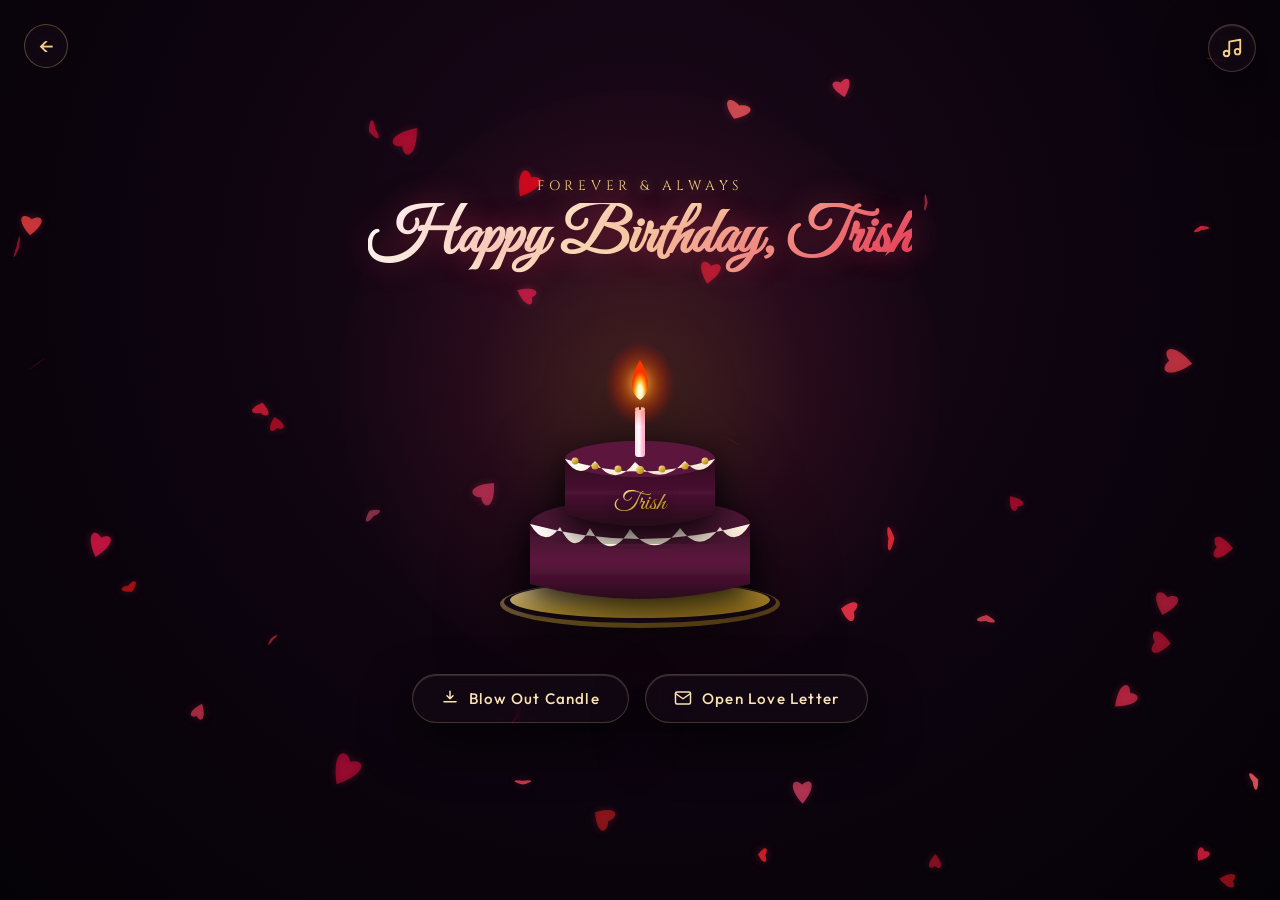
==== cake.html @ 58f98a6b "Create cake.html" ====
<!DOCTYPE html>
<html lang="en">
<head>
  <meta charset="UTF-8">
  <meta name="viewport" content="width=device-width, initial-scale=1.0">
  <title>Happy Birthday, Trish ✨</title>
  <link rel="preconnect" href="https://fonts.googleapis.com">
  <link rel="preconnect" href="https://fonts.gstatic.com" crossorigin>
  <link href="https://fonts.googleapis.com/css2?family=Cinzel:wght@400;600;700&family=Great+Vibes&family=Outfit:wght@300;400;500;600&family=Playfair+Display:ital,wght@0,400;0,600;1,400&display=swap" rel="stylesheet">
  <style>
    :root {
      --bg-dark: #07040a;
      --bg-gradient: radial-gradient(circle at 50% 30%, #1e091b 0%, #0d040f 50%, #050207 100%);
      --accent-gold: #f3d085;
      --accent-gold-glow: rgba(243, 208, 133, 0.4);
      --accent-rose: #e63956;
      --accent-rose-glow: rgba(230, 57, 86, 0.35);
      --text-gold: #fae3b3;
      --glass-bg: rgba(20, 10, 22, 0.65);
      --glass-border: rgba(243, 208, 133, 0.22);
      --glass-shadow: 0 20px 50px rgba(0, 0, 0, 0.7), inset 0 1px 1px rgba(255, 255, 255, 0.15);
    }
    * { box-sizing: border-box; margin: 0; padding: 0; -webkit-tap-highlight-color: transparent; }
    html, body {
      width: 100%; min-height: 100vh; overflow-x: hidden;
      background-color: var(--bg-dark);
      font-family: 'Outfit', sans-serif; color: #ffffff;
    }
    .viewport {
      position: relative; width: 100vw; min-height: 100vh;
      background: var(--bg-gradient); overflow: hidden;
      display: flex; flex-direction: column; align-items: center; justify-content: center; padding: 20px;
    }
    canvas#petals-canvas, canvas#smoke-canvas, canvas#fx-canvas {
      position: absolute; top: 0; left: 0; width: 100%; height: 100%; pointer-events: none;
    }
    canvas#petals-canvas { z-index: 2; }
    canvas#smoke-canvas { z-index: 4; }
    canvas#fx-canvas { z-index: 10; }
    .candle-ambient-glow {
      position: absolute; top: 50%; left: 50%; transform: translate(-50%, -60%);
      width: 600px; height: 600px; border-radius: 50%;
      background: radial-gradient(circle, rgba(255, 160, 60, 0.18) 0%, rgba(230, 57, 86, 0.08) 40%, rgba(0, 0, 0, 0) 75%);
      pointer-events: none; z-index: 1;
      transition: opacity 1.2s ease, transform 1.2s ease;
      animation: ambientFlicker 3s infinite ease-in-out alternate;
    }
    .candle-ambient-glow.extinguished { opacity: 0.15; transform: translate(-50%, -60%) scale(0.8); }
    @keyframes ambientFlicker {
      0% { opacity: 0.16; transform: translate(-50%, -60%) scale(0.98); }
      50% { opacity: 0.22; transform: translate(-50%, -60%) scale(1.03); }
      100% { opacity: 0.18; transform: translate(-50%, -59%) scale(1); }
    }
    .header-container {
      position: relative; text-align: center; z-index: 5; margin-bottom: 20px;
      opacity: 0; transform: translateY(-20px);
      animation: fadeInDown 1.5s 0.3s cubic-bezier(0.16, 1, 0.3, 1) forwards;
    }
    .subtitle {
      font-family: 'Cinzel', serif; font-size: 0.85rem; letter-spacing: 0.35em;
      text-transform: uppercase; color: var(--accent-gold);
      text-shadow: 0 0 12px var(--accent-gold-glow); margin-bottom: 8px;
    }
    .main-title {
      font-family: 'Great Vibes', cursive; font-size: 4rem;
      background: linear-gradient(135deg, #fff 0%, #fae3b3 50%, #e63956 100%);
      -webkit-background-clip: text; -webkit-text-fill-color: transparent;
      background-clip: text; text-shadow: 0 0 30px rgba(230, 57, 86, 0.4); line-height: 1.1;
    }
    .scene-container { position: relative; z-index: 3; display: flex; flex-direction: column; align-items: center; justify-content: center; margin: 10px 0; }
    .cake-wrapper {
      position: relative; width: 320px; height: 340px; cursor: pointer;
      filter: drop-shadow(0 25px 35px rgba(0, 0, 0, 0.7));
      transition: transform 0.4s cubic-bezier(0.175, 0.885, 0.32, 1.275);
    }
    .cake-wrapper:hover { transform: scale(1.03); }
    .cake-svg { width: 100%; height: 100%; overflow: visible; }
    .flame-group { cursor: pointer; transition: opacity 0.6s ease; }
    .flame-core { animation: flameMotion 0.15s infinite alternate ease-in-out; transform-origin: 160px 105px; }
    .flame-glow { animation: flameGlowPulse 0.8s infinite alternate ease-in-out; transform-origin: 160px 105px; }
    @keyframes flameMotion {
      0% { transform: scale(1) rotate(-1deg) skewX(-1deg); }
      100% { transform: scale(1.08, 0.95) rotate(1.5deg) skewX(1deg); }
    }
    @keyframes flameGlowPulse {
      0% { opacity: 0.75; transform: scale(0.96); }
      100% { opacity: 1; transform: scale(1.1); }
    }
    .flame-group.extinguished .flame-core, .flame-group.extinguished .flame-glow { display: none; }
    .action-bar {
      position: relative; display: flex; gap: 16px; z-index: 6; margin-top: 20px;
      flex-wrap: wrap; justify-content: center;
      opacity: 0; transform: translateY(20px);
      animation: fadeInUp 1.5s 0.8s cubic-bezier(0.16, 1, 0.3, 1) forwards;
    }
    .btn-romantic {
      position: relative; background: var(--glass-bg);
      border: 1px solid var(--glass-border);
      backdrop-filter: blur(16px); -webkit-backdrop-filter: blur(16px);
      color: var(--text-gold); font-family: 'Outfit', sans-serif;
      font-size: 0.95rem; font-weight: 500; letter-spacing: 0.08em;
      padding: 14px 28px; border-radius: 50px; cursor: pointer;
      display: flex; align-items: center; gap: 10px;
      box-shadow: var(--glass-shadow);
      transition: all 0.35s cubic-bezier(0.16, 1, 0.3, 1); overflow: hidden;
    }
    .btn-romantic::before {
      content: ''; position: absolute; top: 0; left: -100%;
      width: 100%; height: 100%;
      background: linear-gradient(90deg, transparent, rgba(255, 255, 255, 0.15), transparent);
      transition: left 0.75s ease;
    }
    .btn-romantic:hover::before { left: 100%; }
    .btn-romantic:hover {
      background: rgba(40, 18, 42, 0.8);
      border-color: rgba(243, 208, 133, 0.5);
      color: #ffffff; transform: translateY(-3px);
      box-shadow: 0 12px 30px rgba(230, 57, 86, 0.35), inset 0 1px 1px rgba(255, 255, 255, 0.3);
    }
    .btn-romantic:active { transform: translateY(0); }
    .btn-romantic svg { width: 18px; height: 18px; fill: none; stroke: currentColor; stroke-width: 2; stroke-linecap: round; stroke-linejoin: round; }
    .photo-reveal {
      position: fixed; top: 0; left: 0; width: 100vw; height: 100vh;
      background: rgba(5, 2, 8, 0.92);
      backdrop-filter: blur(20px); -webkit-backdrop-filter: blur(20px);
      z-index: 18; display: flex; align-items: center; justify-content: center;
      opacity: 0; pointer-events: none; transition: opacity 1s ease; padding: 20px;
    }
    .photo-reveal.active { opacity: 1; pointer-events: auto; }
    .photo-frame {
      position: relative; max-width: 500px; width: 100%;
      background: linear-gradient(145deg, #1b0f1d 0%, #120914 100%);
      border: 1px solid rgba(243, 208, 133, 0.35);
      border-radius: 20px; padding: 16px;
      box-shadow: 0 30px 80px rgba(0, 0, 0, 0.9), 0 0 60px rgba(230, 57, 86, 0.3);
      transform: translateY(30px) scale(0.95);
      transition: transform 0.6s cubic-bezier(0.16, 1, 0.3, 1);
    }
    .photo-reveal.active .photo-frame { transform: translateY(0) scale(1); }
    .photo-frame img { width: 100%; height: auto; border-radius: 12px; display: block; }
    .photo-caption {
      font-family: 'Playfair Display', serif; font-style: italic;
      font-size: 1.1rem; color: var(--text-gold); text-align: center;
      padding: 16px 8px 8px 8px; line-height: 1.5;
    }
    .photo-close {
      position: absolute; top: -12px; right: -12px;
      width: 36px; height: 36px;
      background: var(--accent-rose); border: 2px solid white;
      border-radius: 50%; color: white; font-size: 18px; cursor: pointer;
      display: flex; align-items: center; justify-content: center;
      box-shadow: 0 4px 12px rgba(230, 57, 86, 0.5); transition: transform 0.2s;
    }
    .photo-close:hover { transform: scale(1.1) rotate(90deg); }
    .wish-message {
      position: fixed; top: 50%; left: 50%;
      transform: translate(-50%, -50%) scale(0.9);
      width: 90%; max-width: 520px;
      background: var(--glass-bg);
      border: 1px solid var(--glass-border);
      backdrop-filter: blur(20px); -webkit-backdrop-filter: blur(20px);
      padding: 30px 40px; border-radius: 20px; text-align: center;
      box-shadow: var(--glass-shadow); z-index: 12;
      opacity: 0; pointer-events: none;
      transition: all 0.8s cubic-bezier(0.16, 1, 0.3, 1);
    }
    .wish-message.visible { opacity: 1; pointer-events: auto; transform: translate(-50%, -50%) scale(1); }
    .wish-title { font-family: 'Playfair Display', serif; font-size: 1.8rem; color: var(--accent-gold); margin-bottom: 12px; }
    .wish-body { font-family: 'Outfit', sans-serif; font-size: 1.05rem; line-height: 1.6; color: rgba(255, 255, 255, 0.9); margin-bottom: 20px; }
    .letter-modal-overlay {
      position: fixed; top: 0; left: 0; width: 100vw; height: 100vh;
      background: rgba(5, 2, 8, 0.85);
      backdrop-filter: blur(12px); -webkit-backdrop-filter: blur(12px);
      z-index: 20; display: flex; align-items: center; justify-content: center;
      opacity: 0; pointer-events: none; transition: opacity 0.5s ease; padding: 20px;
    }
    .letter-modal-overlay.active { opacity: 1; pointer-events: auto; }
    .letter-card {
      position: relative; width: 100%; max-width: 560px;
      background: linear-gradient(145deg, #1b0f1d 0%, #120914 100%);
      border: 1px solid rgba(243, 208, 133, 0.3);
      border-radius: 24px; padding: 48px 40px 40px 40px;
      box-shadow: 0 30px 80px rgba(0, 0, 0, 0.9), 0 0 40px rgba(230, 57, 86, 0.25);
      transform: translateY(30px) scale(0.95);
      transition: transform 0.5s cubic-bezier(0.16, 1, 0.3, 1);
      text-align: center; max-height: 90vh; overflow-y: auto;
    }
    .letter-modal-overlay.active .letter-card { transform: translateY(0) scale(1); }
    .close-btn {
      position: absolute; top: 20px; right: 24px;
      background: transparent; border: none;
      color: rgba(255, 255, 255, 0.6); font-size: 1.8rem;
      cursor: pointer; transition: color 0.3s; line-height: 1;
    }
    .close-btn:hover { color: var(--accent-gold); }
    .letter-seal {
      width: 64px; height: 64px; margin: 0 auto 20px auto;
      background: radial-gradient(circle, #e63956 0%, #991b32 100%);
      border-radius: 50%; display: flex; align-items: center; justify-content: center;
      box-shadow: 0 8px 20px rgba(230, 57, 86, 0.5), inset 0 2px 4px rgba(255, 255, 255, 0.3);
    }
    .letter-seal svg { width: 32px; height: 32px; fill: var(--accent-gold); }
    .letter-subtitle {
      font-family: 'Cinzel', serif; font-size: 0.8rem; letter-spacing: 0.25em;
      color: var(--accent-gold); margin-bottom: 12px; text-transform: uppercase;
    }
    .letter-heading { font-family: 'Great Vibes', cursive; font-size: 3rem; color: #ffffff; margin-bottom: 24px; }
    .letter-content {
      font-family: 'Playfair Display', serif; font-style: italic;
      font-size: 1.1rem; line-height: 1.8; color: rgba(255, 255, 255, 0.9);
      margin-bottom: 30px; min-height: 140px; text-align: left;
    }
    .letter-signature { font-family: 'Great Vibes', cursive; font-size: 2rem; color: var(--accent-gold); line-height: 1.3; }
    .audio-toggle {
      position: fixed; top: 24px; right: 24px;
      width: 48px; height: 48px; border-radius: 50%;
      background: var(--glass-bg);
      border: 1px solid var(--glass-border);
      backdrop-filter: blur(12px);
      color: var(--accent-gold);
      display: flex; align-items: center; justify-content: center;
      cursor: pointer; z-index: 15; box-shadow: var(--glass-shadow);
      transition: all 0.3s ease;
    }
    .audio-toggle:hover { transform: scale(1.1); border-color: var(--accent-gold); }
    .audio-toggle.playing { box-shadow: 0 0 20px var(--accent-gold-glow); animation: audioPulse 1.5s infinite; }
    @keyframes audioPulse {
      0%, 100% { box-shadow: 0 0 20px var(--accent-gold-glow); }
      50% { box-shadow: 0 0 30px var(--accent-rose-glow); }
    }
    @keyframes fadeInDown { to { opacity: 1; transform: translateY(0); } }
    @keyframes fadeInUp { to { opacity: 1; transform: translateY(0); } }
    @media (max-width: 600px) {
      .main-title { font-size: 2.8rem; }
      .subtitle { font-size: 0.7rem; letter-spacing: 0.25em; }
      .cake-wrapper { width: 260px; height: 280px; }
      .btn-romantic { padding: 12px 20px; font-size: 0.85rem; }
      .letter-card { padding: 32px 24px 28px 24px; }
      .letter-heading { font-size: 2.4rem; }
      .letter-signature { font-size: 1.6rem; }
      .audio-toggle { top: 16px; right: 16px; width: 42px; height: 42px; }
      .photo-frame { padding: 12px; }
      .photo-caption { font-size: 0.95rem; }
      .wish-message { padding: 24px 20px; }
      .wish-title { font-size: 1.5rem; }
    }
    .back-link {
      position: fixed; top: 24px; left: 24px;
      width: 44px; height: 44px;
      background: rgba(20, 10, 22, 0.65);
      border: 1px solid rgba(243, 208, 133, 0.3);
      border-radius: 50%; color: #f3d085; font-size: 22px;
      display: flex; align-items: center; justify-content: center;
      text-decoration: none; z-index: 100;
      backdrop-filter: blur(12px); transition: all 0.3s;
    }
    .back-link:hover { background: rgba(40, 18, 42, 0.8); border-color: rgba(243, 208, 133, 0.6); transform: scale(1.1); }
    @media (max-width: 600px) {
      .back-link { top: 16px; left: 16px; width: 40px; height: 40px; }
    }
  </style>
</head>
<body>
  <a href="index.html" class="back-link" title="Back">←</a>

  <div class="viewport">
    <canvas id="petals-canvas"></canvas>
    <canvas id="smoke-canvas"></canvas>
    <canvas id="fx-canvas"></canvas>
    <div class="candle-ambient-glow" id="ambient-glow"></div>

    <div class="header-container">
      <div class="subtitle">Forever & Always</div>
      <h1 class="main-title">Happy Birthday, Trish</h1>
    </div>

    <div class="scene-container">
      <div class="cake-wrapper" id="cake-container" title="Click to blow out candle">
        <svg class="cake-svg" viewBox="0 0 320 340">
          <defs>
            <linearGradient id="goldGrad" x1="0%" y1="0%" x2="100%" y2="100%">
              <stop offset="0%" stop-color="#ffeabf" /><stop offset="50%" stop-color="#d4af37" /><stop offset="100%" stop-color="#aa7c11" />
            </linearGradient>
            <linearGradient id="cakeTierTop" x1="0%" y1="0%" x2="0%" y2="100%">
              <stop offset="0%" stop-color="#2d0a1e" /><stop offset="50%" stop-color="#4a1232" /><stop offset="100%" stop-color="#240718" />
            </linearGradient>
            <linearGradient id="cakeTierBottom" x1="0%" y1="0%" x2="0%" y2="100%">
              <stop offset="0%" stop-color="#3b0f29" /><stop offset="50%" stop-color="#5c173e" /><stop offset="100%" stop-color="#28081b" />
            </linearGradient>
            <linearGradient id="creamGlaze" x1="0%" y1="0%" x2="100%" y2="100%">
              <stop offset="0%" stop-color="#ffffff" /><stop offset="50%" stop-color="#fff5e6" /><stop offset="100%" stop-color="#ebd8be" />
            </linearGradient>
            <linearGradient id="candleBody" x1="0%" y1="0%" x2="100%" y2="0%">
              <stop offset="0%" stop-color="#ffd5e5" /><stop offset="40%" stop-color="#ffffff" /><stop offset="80%" stop-color="#ffb3cc" />
            </linearGradient>
            <radialGradient id="flameInner" cx="50%" cy="80%" r="50%">
              <stop offset="0%" stop-color="#ffffff" /><stop offset="35%" stop-color="#fff4b3" /><stop offset="70%" stop-color="#ff9900" /><stop offset="100%" stop-color="#ff3300" />
            </radialGradient>
            <radialGradient id="flameOuterGlow" cx="50%" cy="50%" r="50%">
              <stop offset="0%" stop-color="rgba(255, 200, 80, 0.9)" /><stop offset="50%" stop-color="rgba(255, 90, 0, 0.4)" /><stop offset="100%" stop-color="rgba(255, 0, 0, 0)" />
            </radialGradient>
            <filter id="cakeShadow" x="-20%" y="-20%" width="140%" height="140%">
              <feDropShadow dx="0" dy="12" stdDeviation="15" flood-color="#000000" flood-opacity="0.8"/>
            </filter>
          </defs>
          <ellipse cx="160" cy="300" rx="140" ry="24" fill="url(#goldGrad)" opacity="0.4" />
          <ellipse cx="160" cy="298" rx="136" ry="21" fill="#120614" />
          <ellipse cx="160" cy="296" rx="130" ry="18" fill="url(#goldGrad)" opacity="0.8" />
          <g filter="url(#cakeShadow)">
            <path d="M 50 220 Q 160 250 270 220 L 270 280 Q 160 310 50 280 Z" fill="url(#cakeTierBottom)" />
            <ellipse cx="160" cy="220" rx="110" ry="25" fill="#4a1232" />
            <path d="M 50 220 Q 65 245 80 223 Q 95 255 110 224 Q 130 260 150 225 Q 175 258 200 224 Q 220 252 240 223 Q 255 245 270 220 Q 160 250 50 220 Z" fill="url(#creamGlaze)" />
          </g>
          <g filter="url(#cakeShadow)">
            <path d="M 85 155 Q 160 180 235 155 L 235 210 Q 160 235 85 210 Z" fill="url(#cakeTierTop)" />
            <ellipse cx="160" cy="155" rx="75" ry="18" fill="#5c173e" />
            <path d="M 85 155 Q 100 178 115 157 Q 135 185 155 158 Q 180 184 205 157 Q 220 176 235 155 Q 160 180 85 155 Z" fill="url(#creamGlaze)" />
          </g>
          <circle cx="95" cy="157" r="3.5" fill="url(#goldGrad)" />
          <circle cx="115" cy="162" r="3.5" fill="url(#goldGrad)" />
          <circle cx="138" cy="165" r="3.5" fill="url(#goldGrad)" />
          <circle cx="160" cy="166" r="4" fill="url(#goldGrad)" />
          <circle cx="182" cy="165" r="3.5" fill="url(#goldGrad)" />
          <circle cx="205" cy="162" r="3.5" fill="url(#goldGrad)" />
          <circle cx="225" cy="157" r="3.5" fill="url(#goldGrad)" />
          <text x="160" y="205" text-anchor="middle" font-family="Great Vibes, cursive" font-size="26" fill="url(#goldGrad)" style="filter: drop-shadow(0 2px 4px rgba(0,0,0,0.6));">Trish</text>
          <rect x="155" y="105" width="10" height="48" rx="3" fill="url(#candleBody)" />
          <ellipse cx="160" cy="105" rx="5" ry="2" fill="#ffe6ee" />
          <line x1="160" y1="105" x2="160" y2="96" stroke="#222" stroke-width="2" stroke-linecap="round" />
          <g id="flame-element" class="flame-group">
            <ellipse class="flame-glow" cx="160" cy="80" rx="35" ry="42" fill="url(#flameOuterGlow)" />
            <path class="flame-core" d="M 160 96 C 151 90 148 76 160 56 C 172 76 169 90 160 96 Z" fill="url(#flameInner)" />
          </g>
        </svg>
      </div>
    </div>

    <div class="action-bar">
      <button class="btn-romantic" id="btn-blow">
        <svg viewBox="0 0 24 24"><path d="M12 3v10m0 0l-4-4m4 4l4-4M4 17h16" /></svg>
        <span id="blow-btn-text">Blow Out Candle</span>
      </button>
      <button class="btn-romantic" id="btn-letter">
        <svg viewBox="0 0 24 24"><path d="M4 4h16c1.1 0 2 .9 2 2v12c0 1.1-.9 2-2 2H4c-1.1 0-2-.9-2-2V6c0-1.1.9-2 2-2z"/><polyline points="22,6 12,13 2,6"/></svg>
        <span>Open Love Letter</span>
      </button>
    </div>

    <div class="wish-message" id="wish-box">
      <h2 class="wish-title">A Wish Granted ✨</h2>
      <p class="wish-body">May your day be filled with infinite happiness, gentle warmth, and timeless beauty. You make the world brighter every single second.</p>
      <button class="btn-romantic" id="btn-relight" style="margin: 0 auto;">
        <svg viewBox="0 0 24 24"><path d="M12 2v4m0 12v4M4.93 4.93l2.83 2.83m8.48 8.48l2.83 2.83M2 12h4m12 0h4M4.93 19.07l2.83-2.83m8.48-8.48l2.83-2.83"/></svg>
        <span>Light Candle Again</span>
      </button>
    </div>
  </div>

  <div class="photo-reveal" id="photo-reveal">
    <div class="photo-frame">
      <button class="photo-close" id="photo-close">&times;</button>
      <img id="photo-img" src="img/trish.jpg" alt="A special memory">
      <div class="photo-caption" id="photo-caption">Every moment with you is my favorite memory ❤️</div>
    </div>
  </div>

  <div class="letter-modal-overlay" id="letter-modal">
    <div class="letter-card">
      <button class="close-btn" id="close-letter">&times;</button>
      <div class="letter-seal">
        <svg viewBox="0 0 24 24"><path d="M12 21.35l-1.45-1.32C5.4 15.36 2 12.28 2 8.5 2 5.42 4.42 3 7.5 3c1.74 0 3.41.81 4.5 2.09C13.09 3.81 14.76 3 16.5 3 19.58 3 22 5.42 22 8.5c0 3.78-3.4 6.86-8.55 11.54L12 21.35z"/></svg>
      </div>
      <div class="letter-subtitle">A Message From The Heart</div>
      <h2 class="letter-heading">My Dearest Trish,</h2>
      <div class="letter-content" id="typewriter-text"></div>
      <div class="letter-signature">With all my love,<br>[YOUR NAME] ❤️</div>
    </div>
  </div>

  <button class="audio-toggle" id="audio-btn" title="Toggle Ambient Music">
    <svg id="music-icon" width="22" height="22" viewBox="0 0 24 24" fill="none" stroke="currentColor" stroke-width="2" stroke-linecap="round" stroke-linejoin="round">
      <path d="M9 18V5l12-2v13"></path>
      <circle cx="6" cy="18" r="3"></circle>
      <circle cx="18" cy="16" r="3"></circle>
    </svg>
  </button>

  <script>
    const petalsCanvas = document.getElementById('petals-canvas');
    const ctxPetals = petalsCanvas.getContext('2d');
    const smokeCanvas = document.getElementById('smoke-canvas');
    const ctxSmoke = smokeCanvas.getContext('2d');
    const fxCanvas = document.getElementById('fx-canvas');
    const ctxFx = fxCanvas.getContext('2d');

    let width = window.innerWidth;
    let height = window.innerHeight;

    function resizeCanvases() {
      width = window.innerWidth;
      height = window.innerHeight;
      [petalsCanvas, smokeCanvas, fxCanvas].forEach(c => { c.width = width; c.height = height; });
    }
    resizeCanvases();
    window.addEventListener('resize', resizeCanvases);

    class Petal {
      constructor() { this.reset(true); }
      reset(initial = false) {
        this.x = Math.random() * width;
        this.y = initial ? Math.random() * height : -20 - Math.random() * 50;
        this.size = Math.random() * 12 + 10;
        this.speedY = Math.random() * 1.2 + 0.8;
        this.speedX = Math.random() * 1 - 0.5;
        this.rotation = Math.random() * Math.PI * 2;
        this.rotationSpeed = (Math.random() - 0.5) * 0.03;
        this.oscillationSpeed = Math.random() * 0.02 + 0.01;
        this.oscillationAngle = Math.random() * Math.PI * 2;
        this.opacity = Math.random() * 0.4 + 0.5;
        const hue = Math.floor(Math.random() * 15) + 345;
        const sat = Math.floor(Math.random() * 20) + 75;
        const light = Math.floor(Math.random() * 25) + 40;
        this.color = `hsl(${hue}, ${sat}%, ${light}%)`;
      }
      update() {
        this.oscillationAngle += this.oscillationSpeed;
        this.x += this.speedX + Math.sin(this.oscillationAngle) * 0.8;
        this.y += this.speedY;
        this.rotation += this.rotationSpeed;
        if (this.y > height + 30) this.reset();
      }
      draw(ctx) {
        ctx.save();
        ctx.translate(this.x, this.y);
        ctx.rotate(this.rotation);
        ctx.scale(1, Math.cos(this.oscillationAngle * 1.5));
        ctx.globalAlpha = this.opacity;
        ctx.beginPath();
        ctx.moveTo(0, 0);
        ctx.bezierCurveTo(this.size / 2, -this.size / 2, this.size, 0, 0, this.size * 1.2);
        ctx.bezierCurveTo(-this.size, 0, -this.size / 2, -this.size / 2, 0, 0);
        ctx.fillStyle = this.color;
        ctx.shadowBlur = 8;
        ctx.shadowColor = 'rgba(230, 57, 86, 0.4)';
        ctx.fill();
        ctx.restore();
      }
    }
    const petals = Array.from({ length: 45 }, () => new Petal());

    function animatePetals() {
      ctxPetals.clearRect(0, 0, width, height);
      petals.forEach(p => { p.update(); p.draw(ctxPetals); });
      requestAnimationFrame(animatePetals);
    }
    animatePetals();

    let smokeParticles = [];
    class SmokeParticle {
      constructor(x, y) {
        this.x = x + (Math.random() - 0.5) * 4;
        this.y = y;
        this.radius = Math.random() * 4 + 2;
        this.maxRadius = Math.random() * 35 + 25;
        this.vx = (Math.random() - 0.5) * 1.5;
        this.vy = -Math.random() * 2.5 - 1.5;
        this.life = 0;
        this.maxLife = Math.random() * 90 + 70;
        this.opacity = 0.6;
      }
      update() {
        this.x += this.vx + Math.sin(this.life * 0.08) * 0.6;
        this.y += this.vy;
        this.radius += (this.maxRadius - this.radius) * 0.03;
        this.life++;
        this.opacity = 0.6 * (1 - this.life / this.maxLife);
      }
      draw(ctx) {
        ctx.save();
        ctx.beginPath();
        const grad = ctx.createRadialGradient(this.x, this.y, 0, this.x, this.y, this.radius);
        grad.addColorStop(0, `rgba(240, 230, 220, ${this.opacity})`);
        grad.addColorStop(0.5, `rgba(180, 170, 180, ${this.opacity * 0.5})`);
        grad.addColorStop(1, 'rgba(100, 90, 100, 0)');
        ctx.fillStyle = grad;
        ctx.arc(this.x, this.y, this.radius, 0, Math.PI * 2);
        ctx.fill();
        ctx.restore();
      }
    }

    function animateSmoke() {
      ctxSmoke.clearRect(0, 0, width, height);
      smokeParticles = smokeParticles.filter(p => p.life < p.maxLife);
      smokeParticles.forEach(p => { p.update(); p.draw(ctxSmoke); });
      requestAnimationFrame(animateSmoke);
    }
    animateSmoke();

    function triggerSmokeEffect() {
      const cakeRect = document.getElementById('cake-container').getBoundingClientRect();
      const candleX = cakeRect.left + cakeRect.width * 0.5;
      const candleY = cakeRect.top + cakeRect.height * 0.24;
      for (let i = 0; i < 45; i++) {
        setTimeout(() => smokeParticles.push(new SmokeParticle(candleX, candleY)), i * 35);
      }
    }

    let fxParticles = [];
    class SparkleHeart {
      constructor(x, y) {
        this.x = x; this.y = y;
        this.size = Math.random() * 14 + 10;
        this.vx = (Math.random() - 0.5) * 6;
        this.vy = (Math.random() - 0.5) * 6 - 2;
        this.alpha = 1;
        this.decay = Math.random() * 0.02 + 0.015;
        this.color = Math.random() > 0.4 ? '#f3d085' : '#e63956';
      }
      update() {
        this.x += this.vx; this.y += this.vy;
        this.vy += 0.08; this.alpha -= this.decay;
      }
      draw(ctx) {
        ctx.save();
        ctx.globalAlpha = Math.max(0, this.alpha);
        ctx.translate(this.x, this.y);
        ctx.fillStyle = this.color;
        ctx.shadowBlur = 10;
        ctx.shadowColor = this.color;
        ctx.beginPath();
        const topCurveHeight = this.size * 0.3;
        ctx.moveTo(0, topCurveHeight);
        ctx.bezierCurveTo(0, 0, -this.size / 2, 0, -this.size / 2, topCurveHeight);
        ctx.bezierCurveTo(-this.size / 2, (this.size + topCurveHeight) / 2, 0, this.size, 0, this.size);
        ctx.bezierCurveTo(0, this.size, this.size / 2, (this.size + topCurveHeight) / 2, this.size / 2, topCurveHeight);
        ctx.bezierCurveTo(this.size / 2, 0, 0, 0, 0, topCurveHeight);
        ctx.fill();
        ctx.restore();
      }
    }

    function animateFx() {
      ctxFx.clearRect(0, 0, width, height);
      fxParticles = fxParticles.filter(p => p.alpha > 0);
      fxParticles.forEach(p => { p.update(); p.draw(ctxFx); });
      requestAnimationFrame(animateFx);
    }
    animateFx();

    window.addEventListener('click', (e) => {
      if (e.target.closest('button') || e.target.closest('.letter-card') || e.target.closest('.photo-frame')) return;
      for (let i = 0; i < 6; i++) fxParticles.push(new SparkleHeart(e.clientX, e.clientY));
    });

    let isExtinguished = false;
    const flameEl = document.getElementById('flame-element');
    const ambientGlow = document.getElementById('ambient-glow');
    const wishBox = document.getElementById('wish-box');
    const btnBlow = document.getElementById('btn-blow');
    const blowBtnText = document.getElementById('blow-btn-text');
    const cakeContainer = document.getElementById('cake-container');
    const btnRelight = document.getElementById('btn-relight');
    const photoReveal = document.getElementById('photo-reveal');
    const photoClose = document.getElementById('photo-close');

    function extinguishCandle() {
      if (isExtinguished) return;
      isExtinguished = true;
      flameEl.classList.add('extinguished');
      ambientGlow.classList.add('extinguished');
      triggerSmokeEffect();
      blowBtnText.textContent = "Candle Extinguished ✨";
      btnBlow.style.opacity = '0.6';
      setTimeout(() => { photoReveal.classList.add('active'); }, 1800);
    }

    function relightCandle() {
      if (!isExtinguished) return;
      isExtinguished = false;
      flameEl.classList.remove('extinguished');
      ambientGlow.classList.remove('extinguished');
      wishBox.classList.remove('visible');
      photoReveal.classList.remove('active');
      blowBtnText.textContent = "Blow Out Candle";
      btnBlow.style.opacity = '1';
    }

    btnBlow.addEventListener('click', extinguishCandle);
    cakeContainer.addEventListener('click', extinguishCandle);
    btnRelight.addEventListener('click', relightCandle);

    photoClose.addEventListener('click', () => {
      photoReveal.classList.remove('active');
      setTimeout(() => wishBox.classList.add('visible'), 400);
    });

    photoReveal.addEventListener('click', (e) => {
      if (e.target === photoReveal) {
        photoReveal.classList.remove('active');
        setTimeout(() => wishBox.classList.add('visible'), 400);
      }
    });

    const letterModal = document.getElementById('letter-modal');
    const btnLetter = document.getElementById('btn-letter');
    const closeLetter = document.getElementById('close-letter');
    const typewriterEl = document.getElementById('typewriter-text');

    const loveLetterMessage = "Happy birthday, my love. Thank you for being you — for your smile, your heart, and every moment we share. I love you, always. ❤️";

    let typewriterIndex = 0;
    let typewriterInterval = null;

    function startTypewriter() {
      typewriterEl.innerHTML = '';
      typewriterIndex = 0;
      clearInterval(typewriterInterval);
      typewriterInterval = setInterval(() => {
        if (typewriterIndex < loveLetterMessage.length) {
          typewriterEl.textContent += loveLetterMessage.charAt(typewriterIndex);
          typewriterIndex++;
        } else clearInterval(typewriterInterval);
      }, 35);
    }

    btnLetter.addEventListener('click', () => {
      letterModal.classList.add('active');
      startTypewriter();
    });

    function closeLetterModal() {
      letterModal.classList.remove('active');
      clearInterval(typewriterInterval);
    }
    closeLetter.addEventListener('click', closeLetterModal);
    letterModal.addEventListener('click', (e) => { if (e.target === letterModal) closeLetterModal(); });

    let audioCtx = null;
    let isPlayingAudio = false;
    const audioBtn = document.getElementById('audio-btn');

    function createRomanticChordEngine() {
      if (!audioCtx) audioCtx = new (window.AudioContext || window.webkitAudioContext)();
      if (audioCtx.state === 'suspended') audioCtx.resume();
      const chordNotes = [
        [174.61, 220.00, 261.63, 329.63],
        [130.81, 164.81, 196.00, 246.94],
        [146.83, 174.61, 220.00, 261.63],
        [110.00, 130.81, 164.81, 196.00]
      ];
      let chordIndex = 0;
      function playChordStep() {
        if (!isPlayingAudio) return;
        const currentNotes = chordNotes[chordIndex];
        chordIndex = (chordIndex + 1) % chordNotes.length;
        currentNotes.forEach((freq, idx) => {
          const osc = audioCtx.createOscillator();
          const gain = audioCtx.createGain();
          osc.type = 'sine';
          osc.frequency.value = freq;
          const now = audioCtx.currentTime;
          gain.gain.setValueAtTime(0, now);
          gain.gain.linearRampToValueAtTime(0.06 / (idx + 1), now + 1.5);
          gain.gain.exponentialRampToValueAtTime(0.0001, now + 5.5);
          osc.connect(gain);
          gain.connect(audioCtx.destination);
          osc.start(now);
          osc.stop(now + 6);
        });
        setTimeout(playChordStep, 4500);
      }
      playChordStep();
    }

    audioBtn.addEventListener('click', () => {
      isPlayingAudio = !isPlayingAudio;
      if (isPlayingAudio) {
        audioBtn.classList.add('playing');
        createRomanticChordEngine();
      } else {
        audioBtn.classList.remove('playing');
        if (audioCtx) audioCtx.suspend();
      }
    });
  </script>
</body>
</html>
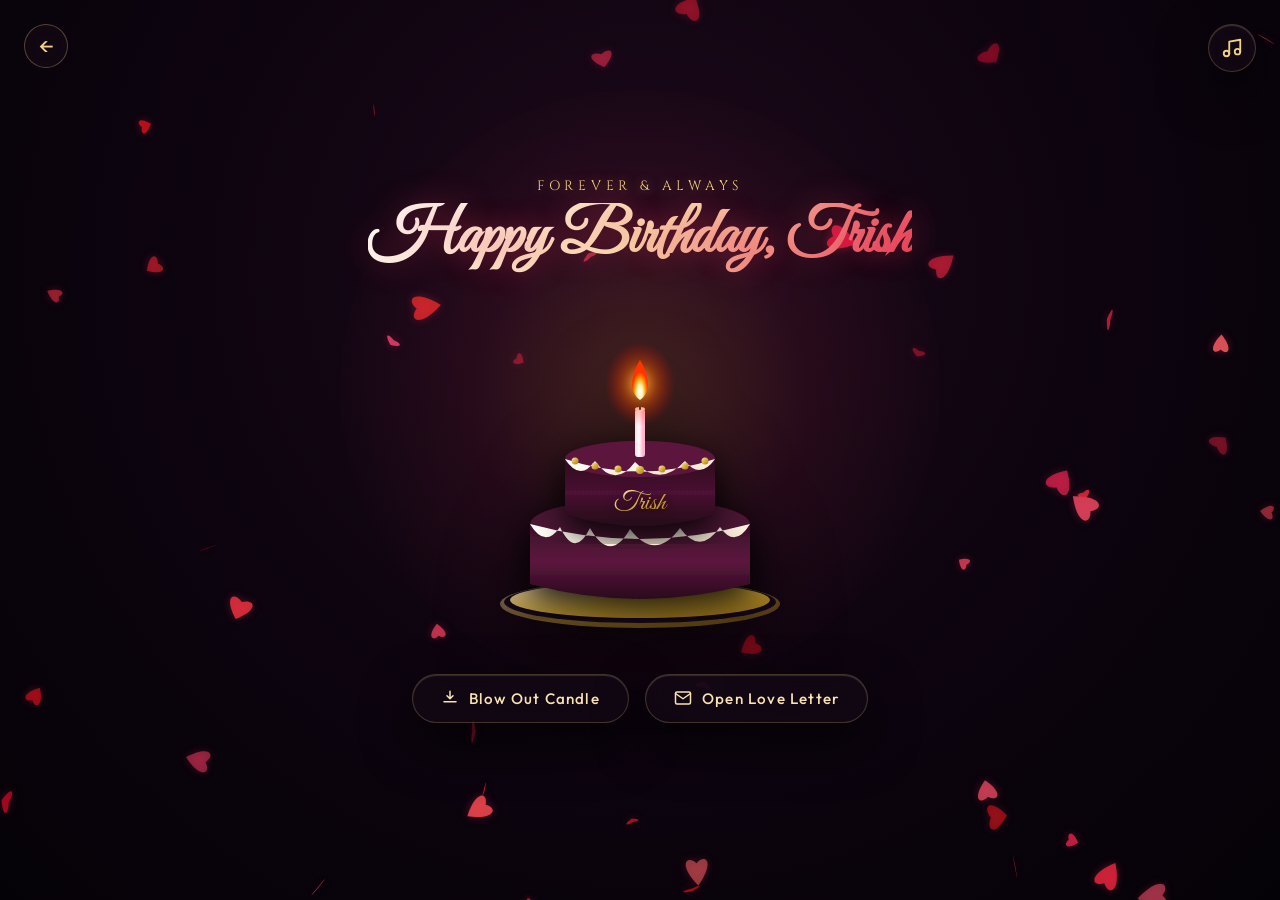
==== commit fc5b595a: "Update cake.html" ====
--- a/cake.html
+++ b/cake.html
@@ -359,7 +359,7 @@
   <div class="photo-reveal" id="photo-reveal">
     <div class="photo-frame">
       <button class="photo-close" id="photo-close">&times;</button>
-      <img id="photo-img" src="img/trish.jpg" alt="A special memory">
+      <img id="photo-img" src="trish.JPG" alt="A special memory">
       <div class="photo-caption" id="photo-caption">Every moment with you is my favorite memory ❤️</div>
     </div>
   </div>
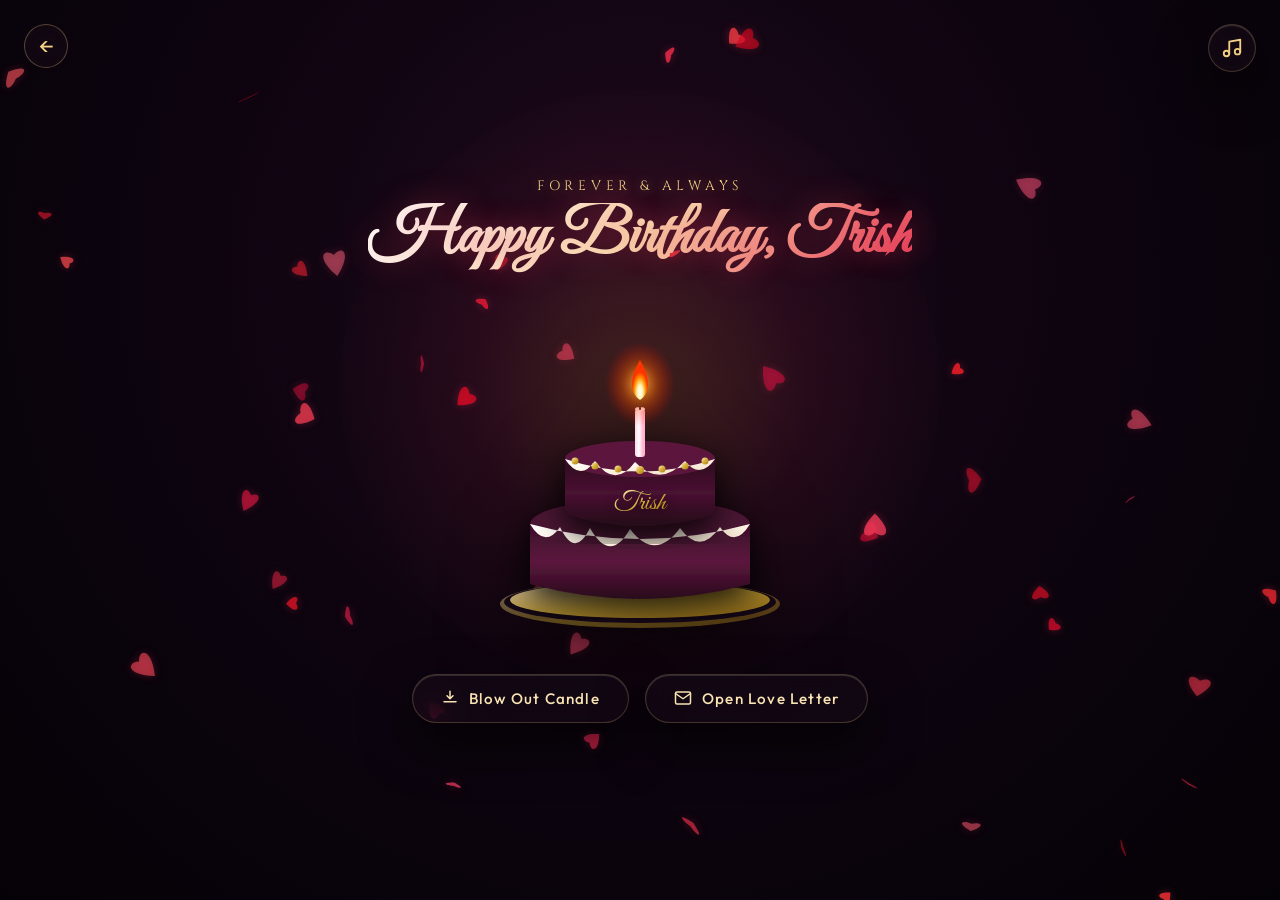
==== commit 786fe4c6: "Update cake.html" ====
--- a/cake.html
+++ b/cake.html
@@ -373,7 +373,7 @@
       <div class="letter-subtitle">A Message From The Heart</div>
       <h2 class="letter-heading">My Dearest Trish,</h2>
       <div class="letter-content" id="typewriter-text"></div>
-      <div class="letter-signature">With all my love,<br>[YOUR NAME] ❤️</div>
+      <div class="letter-signature">With all my love,<br>[SD] ❤️</div>
     </div>
   </div>
 
